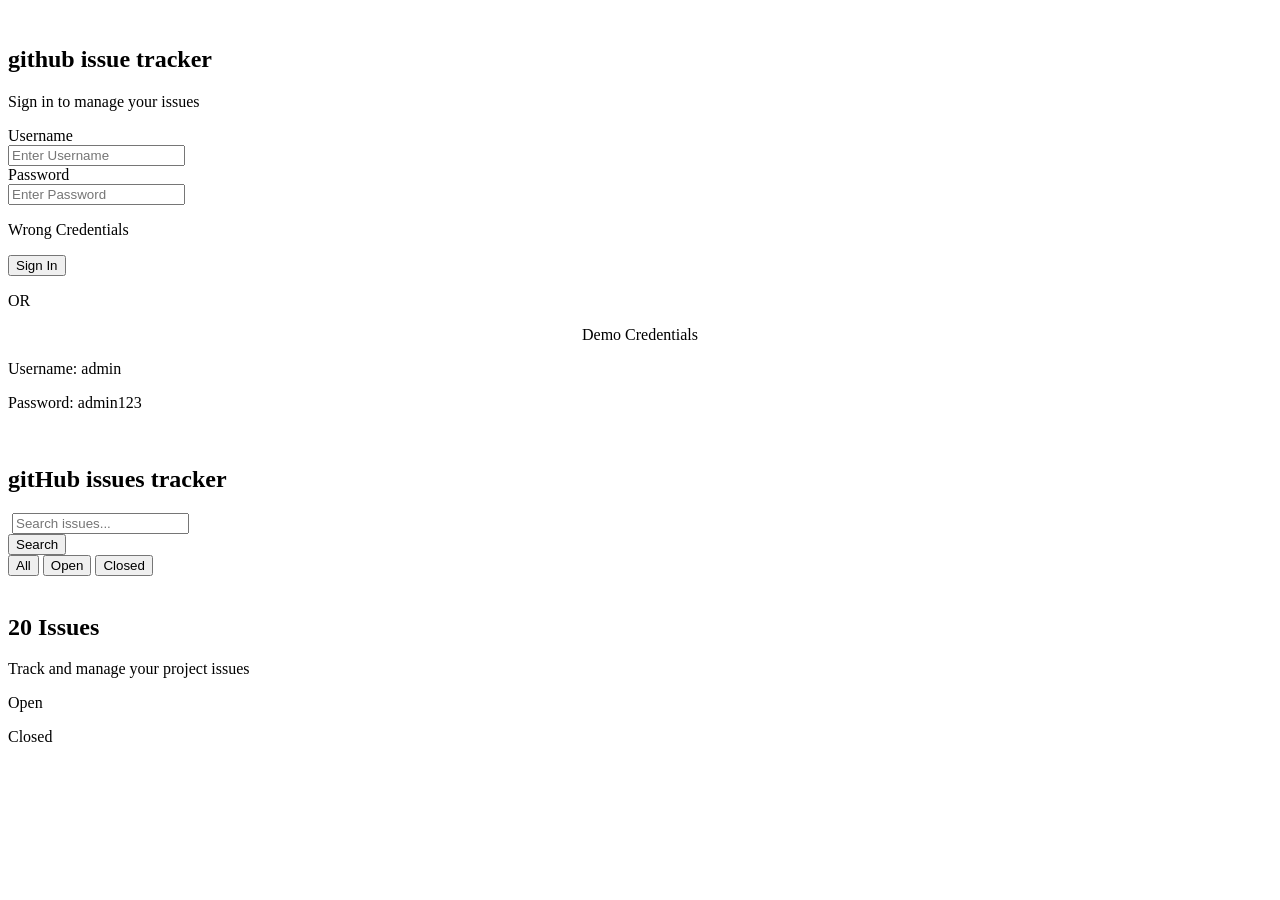
==== index.html @ 384bba56 "first commit" ====
<!doctype html>
<html lang="en">
  <head>
    <meta charset="UTF-8" />
    <meta name="viewport" content="width=device-width, initial-scale=1.0" />
    <title>Login | Github Issue Tracker</title>
    <link
      rel="shortcut icon"
      href="./assets/github-logo.png"
      type="image/x-icon"
    />
    <link rel="stylesheet" href="./assets/style.css">
     <link
      rel="shortcut icon"
      href="./assets/github-logo.png"
      type="image/x-icon"
    />
    <link rel="stylesheet" href="./assets/css/style.css" />
  </head>
    <link rel="stylesheet" href="./assets/css/login.css" />
  </head>
  <body>
    <section class="login-container">
      <div class="login-header">
        <img src="./assets/github-logo.png" alt="" class="logo" />
        <h2 class="login-heading">github issue tracker</h2>
        <p class="login-paragraph">Sign in to manage your issues</p>
      </div>
      <div class="login-form">
        <div class="input-field">
          <label for="username" class="label">Username</label>
          <br />
          <input
            type="text"
            id="username"
            class="input"
            placeholder="Enter Username"
          />
        </div>
        <div class="input-field">
          <label for="password" class="label">Password</label>
          <br />
          <input
            type="text"
            id="password"
            class="input"
            placeholder="Enter Password"
          />
        </div>
        <p class="error hide" id="error">Wrong Credentials</p>
        <button class="login-submit" onclick="loginSubmit()">Sign In</button>
      </div>
      <div class="or">
        <div class="line"></div>
        <p>OR</p>
        <div class="line"></div>
      </div>
      <div class="login-footer">
        <p class="login-paragraph" style="text-align: center">
          Demo Credentials
        </p>
        <div class="demo-credentials">
          <p class="login-paragraph">
            <span class="bold">Username</span>: admin
          </p>
          <p class="login-paragraph">
            <span class="bold">Password</span>: admin123
          </p>
        </div>
      </div>
    </section>


      <header class="header-section">
      <div class="logo">
        <img src="./assets/github-logo.png" alt="" class="logo-image" />
        <h2 class="logo-heading">gitHub issues tracker</h2>
      </div>
      <div class="search-container">
        <div class="input-field">
          <img src="./assets/search.png" alt="" class="search-icon" />
          <input
            type="text"
            id="search-input"
            class="search-input"
            placeholder="Search issues..."
          />
        </div>
        <button class="btn btn-active" id="search-btn">Search</button>
      </div>
    </header>
    <section class="tab-section">
      <button class="tab-item btn" onclick="fetchAllIssue()" id="all">
        All
      </button>
      <button class="tab-item btn" onclick="fetchOpenIssue()" id="open">
        Open
      </button>
      <button class="tab-item btn" onclick="fetchClosedIssue()" id="closed">
        Closed
      </button>
    </section>
    <section class="counter-section">
      <div class="left-side">
        <div class="counter-image">
          <img src="./assets/Aperture.png" alt="" />
        </div>
        <div class="counter-details">
          <h2 class="counter-inner">
            <span id="counter">20</span>
            Issues
          </h2>
          <p class="h-paragraph">Track and manage your project issues</p>
        </div>
      </div>
      <div class="right-side">
        <div class="indicator-container">
          <div class="indicator indicator-open"></div>
          <p class="indicator-name">Open</p>
        </div>
        <div class="indicator-container">
          <div class="indicator indicator-closed"></div>
          <p class="indicator-name">Closed</p>
        </div>
      </div>
    </section>
    <section class="main-section">
      <span class="loader hide"></span>
      <div class="cards-container"></div>
    </section>

    <script src="./assets/js/login.js"></script>
  </body>
</html>
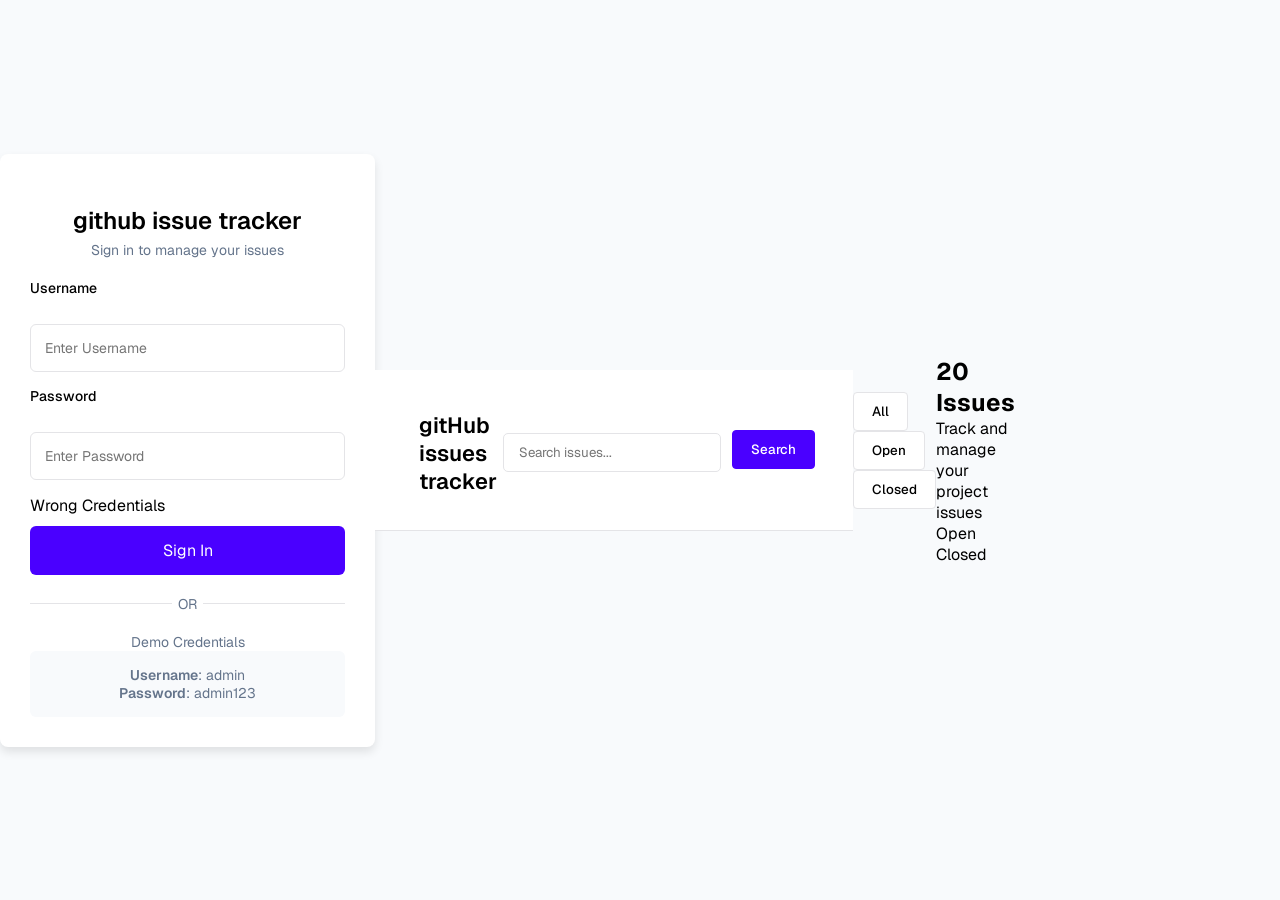
==== commit 915e8bfd: "prcject-css" ====
--- a/index.html
+++ b/index.html
@@ -15,9 +15,7 @@
       href="./assets/github-logo.png"
       type="image/x-icon"
     />
-    <link rel="stylesheet" href="./assets/css/style.css" />
-  </head>
-    <link rel="stylesheet" href="./assets/css/login.css" />
+    <link rel="stylesheet" href="./style.css">
   </head>
   <body>
     <section class="login-container">
--- a/style.css
+++ b/style.css
@@ -0,0 +1,318 @@
+@import url("https://fonts.googleapis.com/css2?family=Geist:wght@100..900&display=swap");
+
+*{
+margin:0;
+padding:0;
+box-sizing:border-box;
+font-family:"Geist",sans-serif;
+}
+
+body{
+background:#f8fafc;
+display:flex;
+justify-content:center;
+align-items:center;
+min-height:100vh;
+}
+
+/* LOGIN CONTAINER */
+
+.login-container{
+width:100%;
+max-width:420px;
+background:#fff;
+padding:30px;
+border-radius:8px;
+box-shadow:0 5px 10px rgba(0,0,0,0.1);
+}
+
+.login-header{
+text-align:center;
+margin-bottom:20px;
+}
+
+.logo{
+width:90px;
+margin-bottom:15px;
+}
+
+.login-heading{
+font-size:24px;
+font-weight:600;
+margin-bottom:5px;
+}
+
+.login-paragraph{
+color:#64748b;
+font-size:14px;
+}
+
+/* FORM */
+
+.login-form{
+width:100%;
+}
+
+.input-field{
+margin-bottom:15px;
+}
+
+.label{
+display:block;
+margin-bottom:6px;
+font-weight:500;
+font-size:14px;
+}
+
+.input{
+width:100%;
+padding:14px;
+border:1px solid #e4e4e7;
+border-radius:6px;
+outline:none;
+font-size:14px;
+}
+
+.input:focus{
+border-color:#4a00ff;
+}
+
+.login-submit{
+width:100%;
+background:#4a00ff;
+color:#fff;
+padding:14px;
+border:none;
+border-radius:6px;
+font-size:16px;
+cursor:pointer;
+margin-top:10px;
+}
+
+.login-submit:hover{
+background:#3700ff;
+}
+
+/* OR LINE */
+
+.or{
+display:flex;
+align-items:center;
+justify-content:space-between;
+margin:20px 0;
+}
+
+.line{
+height:1px;
+background:#e4e4e7;
+width:45%;
+}
+
+.or p{
+font-size:14px;
+color:#64748b;
+}
+
+/* DEMO CREDENTIALS */
+
+.demo-credentials{
+background:#f8fafc;
+padding:15px;
+text-align:center;
+border-radius:6px;
+}
+
+.bold{
+font-weight:600;
+}
+
+/* DASHBOARD HEADER */
+
+.header-section{
+width:100%;
+background:#fff;
+padding:20px 3%;
+display:flex;
+justify-content:space-between;
+align-items:center;
+border-bottom:1px solid #e4e4e7;
+}
+
+.logo-image{
+width:35px;
+}
+
+.logo-heading{
+font-size:22px;
+font-weight:600;
+margin-left:5px;
+}
+
+.search-container{
+display:flex;
+gap:10px;
+align-items:center;
+}
+
+.search-input{
+padding:10px 15px;
+border:1px solid #e4e4e7;
+border-radius:5px;
+outline:none;
+}
+
+.search-input:focus{
+border-color:#4a00ff;
+}
+
+/* BUTTONS */
+
+.btn{
+padding:10px 18px;
+border:1px solid #e4e4e7;
+background:#fff;
+cursor:pointer;
+border-radius:4px;
+font-weight:500;
+}
+
+.btn:hover{
+background:#f0f0f0;
+}
+
+.btn-active{
+background:#4a00ff;
+color:#fff;
+border-color:#4a00ff;
+}
+
+/* MAIN SECTION */
+
+.main-section{
+width:80%;
+margin:40px auto;
+}
+
+/* CARDS */
+
+.cards-container{
+display:flex;
+flex-wrap:wrap;
+gap:15px;
+}
+
+.card{
+width:300px;
+background:#fff;
+border-radius:8px;
+box-shadow:0 3px 6px rgba(0,0,0,0.08);
+}
+
+.card-open{
+border-top:3px solid #00a96e;
+}
+
+.card-close{
+border-top:3px solid #4a00ff;
+}
+
+.card-header{
+display:flex;
+justify-content:space-between;
+padding:15px;
+}
+
+.issue-level{
+font-size:12px;
+padding:3px 10px;
+border-radius:20px;
+font-weight:600;
+}
+
+.high-issue{
+background:#feecec;
+color:#ef4444;
+}
+
+.medium-issue{
+background:#fff6d1;
+color:#f59e0b;
+}
+
+.low-issue{
+background:#eeeff2;
+color:#9ca3af;
+}
+
+.card-body{
+padding:0 15px 15px;
+}
+
+.card-heading{
+font-size:15px;
+font-weight:700;
+margin-bottom:5px;
+}
+
+.card-paragraph{
+font-size:13px;
+color:#64748b;
+margin-bottom:10px;
+}
+
+/* LABELS */
+
+.issue-labels{
+display:flex;
+gap:5px;
+}
+
+.label-bug{
+background:#feecec;
+color:#ef4444;
+padding:3px 8px;
+font-size:11px;
+border-radius:20px;
+}
+
+.label-enhance{
+background:#defce8;
+color:#00a96e;
+padding:3px 8px;
+font-size:11px;
+border-radius:20px;
+}
+
+.label-help{
+background:#fff8db;
+color:#d97706;
+padding:3px 8px;
+font-size:11px;
+border-radius:20px;
+}
+
+.card-footer{
+padding:12px 15px;
+font-size:13px;
+color:#64748b;
+border-top:1px solid #eee;
+}
+
+/* RESPONSIVE */
+
+@media(max-width:768px){
+
+.header-section{
+flex-direction:column;
+gap:15px;
+}
+
+.cards-container{
+justify-content:center;
+}
+
+.main-section{
+width:95%;
+}
+
+}
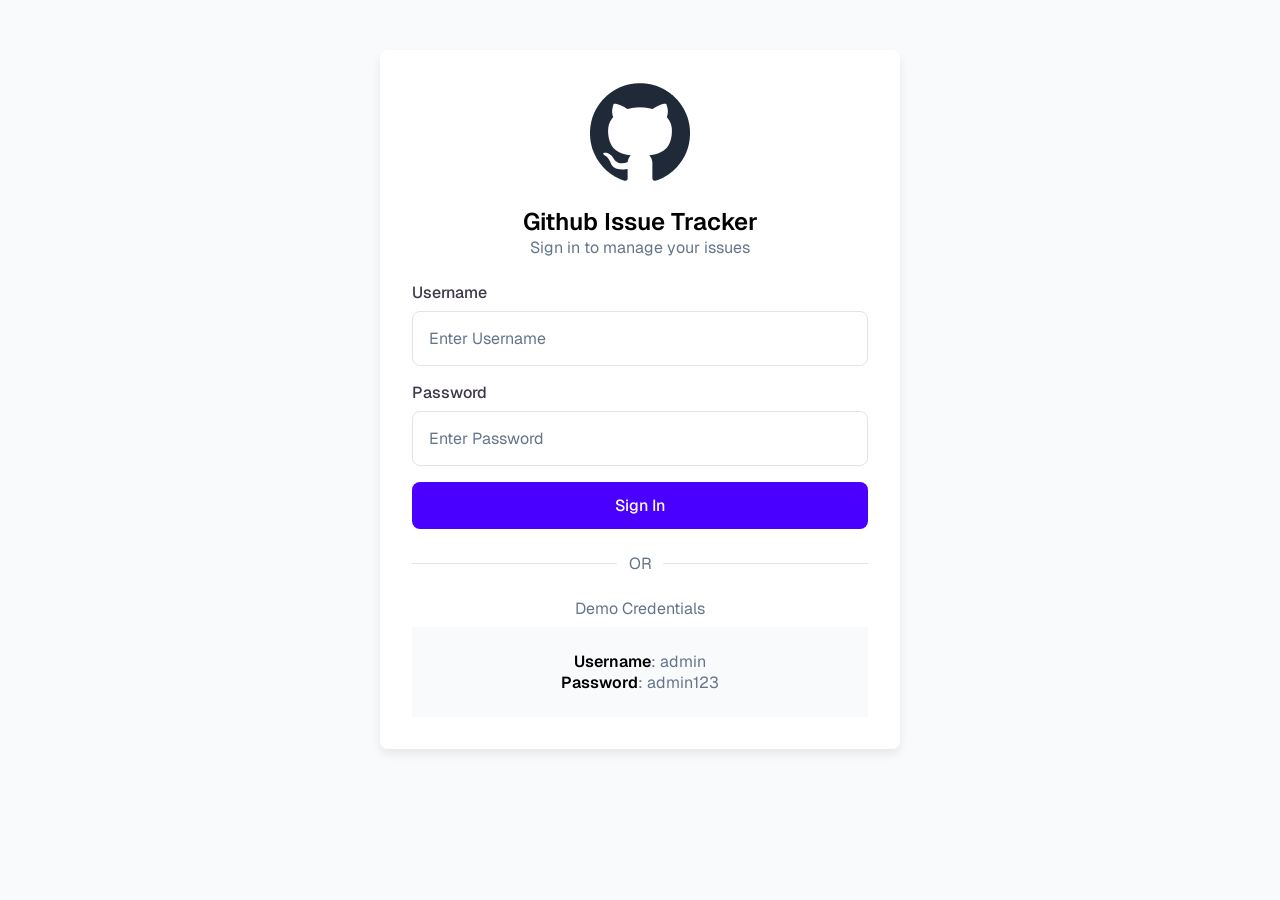
==== commit 2f76cead: "home-html" ====
--- a/index.html
+++ b/index.html
@@ -9,13 +9,7 @@
       href="./assets/github-logo.png"
       type="image/x-icon"
     />
-    <link rel="stylesheet" href="./assets/style.css">
-     <link
-      rel="shortcut icon"
-      href="./assets/github-logo.png"
-      type="image/x-icon"
-    />
-    <link rel="stylesheet" href="./style.css">
+    <link rel="stylesheet" href="./assets/css/login.css" />
   </head>
   <body>
     <section class="login-container">
@@ -67,66 +61,6 @@
         </div>
       </div>
     </section>
-
-
-      <header class="header-section">
-      <div class="logo">
-        <img src="./assets/github-logo.png" alt="" class="logo-image" />
-        <h2 class="logo-heading">gitHub issues tracker</h2>
-      </div>
-      <div class="search-container">
-        <div class="input-field">
-          <img src="./assets/search.png" alt="" class="search-icon" />
-          <input
-            type="text"
-            id="search-input"
-            class="search-input"
-            placeholder="Search issues..."
-          />
-        </div>
-        <button class="btn btn-active" id="search-btn">Search</button>
-      </div>
-    </header>
-    <section class="tab-section">
-      <button class="tab-item btn" onclick="fetchAllIssue()" id="all">
-        All
-      </button>
-      <button class="tab-item btn" onclick="fetchOpenIssue()" id="open">
-        Open
-      </button>
-      <button class="tab-item btn" onclick="fetchClosedIssue()" id="closed">
-        Closed
-      </button>
-    </section>
-    <section class="counter-section">
-      <div class="left-side">
-        <div class="counter-image">
-          <img src="./assets/Aperture.png" alt="" />
-        </div>
-        <div class="counter-details">
-          <h2 class="counter-inner">
-            <span id="counter">20</span>
-            Issues
-          </h2>
-          <p class="h-paragraph">Track and manage your project issues</p>
-        </div>
-      </div>
-      <div class="right-side">
-        <div class="indicator-container">
-          <div class="indicator indicator-open"></div>
-          <p class="indicator-name">Open</p>
-        </div>
-        <div class="indicator-container">
-          <div class="indicator indicator-closed"></div>
-          <p class="indicator-name">Closed</p>
-        </div>
-      </div>
-    </section>
-    <section class="main-section">
-      <span class="loader hide"></span>
-      <div class="cards-container"></div>
-    </section>
-
     <script src="./assets/js/login.js"></script>
   </body>
 </html>
--- a/assets/css/login.css
+++ b/assets/css/login.css
@@ -0,0 +1,133 @@
+@import url("https://fonts.googleapis.com/css2?family=Geist:wght@100..900&display=swap");
+* {
+  margin: 0;
+  padding: 0;
+  box-sizing: border-box;
+  font-family: "Geist", sans-serif;
+}
+body {
+  font-style: normal;
+  background: #f8fafc;
+  display: flex;
+  justify-content: center;
+}
+.hide {
+  display: none;
+}
+.login-container {
+  margin-top: 50px;
+  width: 100%;
+  max-width: 520px;
+  background: #fff;
+  padding: 32px;
+  border-radius: 8px;
+  box-shadow: 0px 5px 10px 0px rgba(0, 0, 0, 0.08);
+}
+.login-header {
+  display: flex;
+  flex-direction: column;
+  align-items: center;
+  margin-bottom: 24px;
+}
+.logo {
+  width: 100px;
+  height: 100px;
+  margin-bottom: 24px;
+}
+.login-heading {
+  font-size: 1.5rem;
+  font-weight: 600;
+  color: #000;
+  text-transform: capitalize;
+}
+.login-paragraph {
+  font-size: 1rem;
+  font-weight: 400;
+  color: #64748b;
+}
+.login-form {
+  width: 100%;
+}
+.label {
+  display: inline-block;
+  font-size: 1rem;
+  font-weight: 500;
+  color: #3d3746;
+  margin-bottom: 8px;
+}
+.input-field {
+  margin-bottom: 16px;
+}
+.input {
+  width: 100%;
+  font-size: 1rem;
+  font-weight: 400;
+  color: #000;
+  padding: 16px;
+  outline: 0;
+  border: 1px solid #e4e4e7;
+  border-radius: 8px;
+  transition: border 0.2s;
+}
+.input::placeholder {
+  color: #64748b;
+}
+.input:focus {
+  border-color: #4a00ff;
+}
+.login-submit {
+  width: 100%;
+  font-size: 1rem;
+  font-weight: 500;
+  line-height: 16px;
+  color: #fff;
+  border: 0;
+  outline: 0;
+  background-color: #4a00ff;
+  padding: 16px 0 15px 0;
+  border-radius: 8px;
+  cursor: pointer;
+  margin-bottom: 24px;
+}
+.login-submit:hover {
+  background-color: #3700ff;
+}
+.error {
+  font-size: 1rem;
+  text-align: center;
+  padding-bottom: 10px;
+  font-weight: 600;
+  color: #e90c0c;
+}
+/* .login-submit:active {
+  transform: scale(0.98);
+} */
+.or {
+  width: 100%;
+  display: flex;
+  align-items: center;
+  justify-content: space-between;
+  margin-bottom: 24px;
+}
+.or p {
+  font-size: 1rem;
+  font-weight: 400;
+  color: #64748b;
+}
+.line {
+  width: 45%;
+  height: 1px;
+  background-color: #e4e4e7;
+  border-radius: 10px;
+}
+.demo-credentials {
+  width: 100%;
+  background-color: #f8fafc;
+  padding: 24px;
+  text-align: center;
+  margin-top: 8px;
+}
+.bold {
+  color: #000;
+  font-weight: 600;
+}
